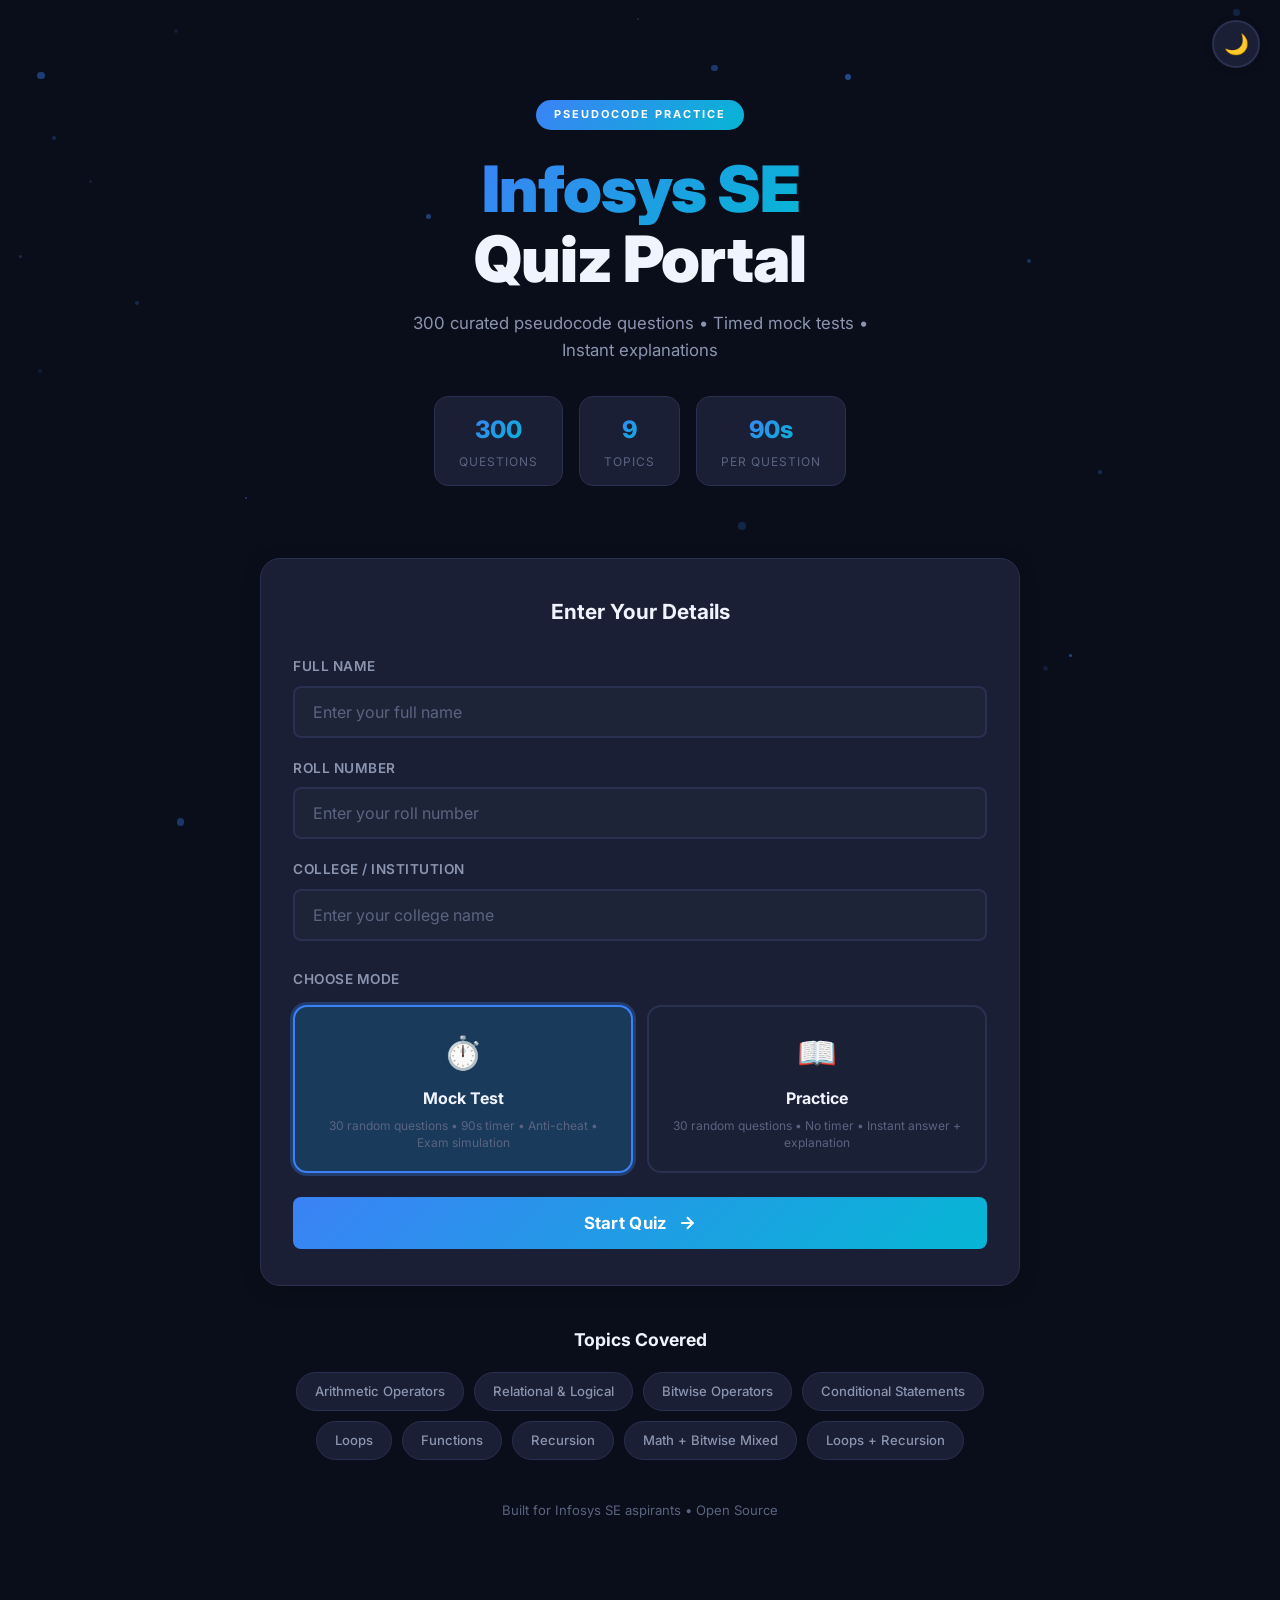
==== instructions.html @ 02fd420a "feat: complete Infosys SE pseudocode quiz portal with 300 questions and GitHub Pages deploy" ====
<!DOCTYPE html>
<html lang="en" data-theme="dark">
<head>
    <meta charset="UTF-8">
    <meta name="viewport" content="width=device-width, initial-scale=1.0">
    <title>Instructions — Infosys SE Quiz Portal</title>
    <link rel="preconnect" href="https://fonts.googleapis.com">
    <link href="https://fonts.googleapis.com/css2?family=Inter:wght@400;500;600;700;800;900&family=JetBrains+Mono:wght@400;500;600&display=swap" rel="stylesheet">
    <link rel="stylesheet" href="css/style.css">
</head>
<body>
    <button class="theme-toggle" id="themeToggle" aria-label="Toggle theme">
        <span class="theme-icon">🌙</span>
    </button>
    <div class="particles" id="particles"></div>

    <main class="instructions-container">
        <div class="instructions-card">
            <div class="instructions-header">
                <div class="instructions-icon">📋</div>
                <h1 class="instructions-title" id="instructionsTitle">Mock Test Instructions</h1>
                <p class="student-info" id="studentInfo"></p>
            </div>

            <!-- Mock Test Instructions -->
            <div class="instructions-body" id="mockInstructions">
                <div class="rule-group">
                    <h3 class="rule-title">📝 Test Format</h3>
                    <ul class="rules-list">
                        <li>The test contains <strong>30 pseudocode questions</strong> randomly selected from a pool of 300.</li>
                        <li>Each question has <strong>4 options</strong> with only <strong>one correct answer</strong>.</li>
                        <li>Questions cover: Operators, Bitwise, Conditionals, Loops, Functions, Recursion.</li>
                    </ul>
                </div>

                <div class="rule-group">
                    <h3 class="rule-title">⏱️ Time Limits</h3>
                    <ul class="rules-list">
                        <li>You have <strong>90 seconds (1.5 minutes)</strong> per question.</li>
                        <li>Total test time: <strong>45 minutes maximum</strong>.</li>
                        <li>If the per-question timer expires, the question is <strong>auto-skipped</strong> as unanswered.</li>
                        <li>If total time expires, the test is <strong>auto-submitted</strong>.</li>
                    </ul>
                </div>

                <div class="rule-group">
                    <h3 class="rule-title">🧭 Navigation</h3>
                    <ul class="rules-list">
                        <li>Navigation is <strong>one-way only</strong> — you cannot go back to previous questions.</li>
                        <li>Click <strong>"Next"</strong> to move forward. Click <strong>"Submit Test"</strong> on the last question.</li>
                        <li>You can skip a question by clicking Next without selecting an option.</li>
                    </ul>
                </div>

                <div class="rule-group">
                    <h3 class="rule-title">📊 Scoring</h3>
                    <ul class="rules-list">
                        <li><strong>+1 mark</strong> for each correct answer.</li>
                        <li><strong>No negative marking</strong> for wrong or unanswered questions.</li>
                        <li>Results with full answer review are shown <strong>immediately after submission</strong>.</li>
                    </ul>
                </div>

                <div class="rule-group warning-group">
                    <h3 class="rule-title">🔒 Anti-Cheat Rules</h3>
                    <ul class="rules-list">
                        <li>The test runs in <strong>full-screen mode</strong>. Exiting fullscreen triggers a warning.</li>
                        <li><strong>Tab switching</strong> is monitored and logged.</li>
                        <li><strong>Right-click</strong> and <strong>copy-paste</strong> are disabled during the test.</li>
                        <li>The test <strong>cannot be paused</strong> — complete it in one sitting.</li>
                    </ul>
                </div>
            </div>

            <!-- Practice Mode Instructions -->
            <div class="instructions-body" id="practiceInstructions" style="display:none;">
                <div class="rule-group">
                    <h3 class="rule-title">📝 Practice Format</h3>
                    <ul class="rules-list">
                        <li><strong>30 pseudocode questions</strong> randomly selected from a pool of 300.</li>
                        <li>Each question has <strong>4 options</strong> with only <strong>one correct answer</strong>.</li>
                        <li><strong>No timer</strong> — take as long as you need on each question.</li>
                    </ul>
                </div>

                <div class="rule-group">
                    <h3 class="rule-title">💡 Instant Feedback</h3>
                    <ul class="rules-list">
                        <li>After selecting an option, you'll <strong>immediately see</strong> if your answer is correct or wrong.</li>
                        <li>The <strong>correct answer</strong> and a <strong>detailed explanation</strong> will be shown.</li>
                        <li>You can <strong>change your answer</strong> before clicking "Next Question".</li>
                        <li>The explanation stays visible until you navigate to the next question.</li>
                    </ul>
                </div>

                <div class="rule-group">
                    <h3 class="rule-title">📊 At the End</h3>
                    <ul class="rules-list">
                        <li>Your <strong>total score</strong> and <strong>topic-wise performance</strong> are shown.</li>
                        <li>Full review of all questions with explanations is available.</li>
                    </ul>
                </div>
            </div>

            <div class="instructions-footer">
                <div class="ready-check">
                    <label class="checkbox-label">
                        <input type="checkbox" id="readyCheck">
                        <span class="checkmark"></span>
                        <span>I have read and understood the instructions</span>
                    </label>
                </div>
                <button class="btn-start btn-begin" id="beginBtn" disabled>
                    <span id="beginBtnText">Begin Test</span>
                    <svg width="20" height="20" viewBox="0 0 24 24" fill="none" stroke="currentColor" stroke-width="2.5">
                        <path d="M5 12h14M12 5l7 7-7 7"/>
                    </svg>
                </button>
            </div>
        </div>
    </main>

    <script src="js/instructions.js"></script>
</body>
</html>
---- css/style.css ----
/* ============================================================
   INFOSYS SE PSEUDOCODE QUIZ PORTAL — MASTER STYLESHEET
   Theme: Dark/Light toggle with Infosys-inspired blue accents
   ============================================================ */

/* ---------- CSS Variables (Theme Tokens) ---------- */
:root {
    --font-main: 'Inter', -apple-system, BlinkMacSystemFont, sans-serif;
    --font-mono: 'JetBrains Mono', 'Fira Code', 'Consolas', monospace;
    --radius-sm: 8px;
    --radius-md: 14px;
    --radius-lg: 20px;
    --radius-xl: 28px;
    --shadow-sm: 0 2px 8px rgba(0,0,0,0.1);
    --shadow-md: 0 4px 20px rgba(0,0,0,0.15);
    --shadow-lg: 0 8px 40px rgba(0,0,0,0.2);
    --transition: 0.3s cubic-bezier(0.4, 0, 0.2, 1);
    --max-width: 800px;
}

/* Dark Theme (default) */
[data-theme="dark"] {
    --bg-primary: #0a0e1a;
    --bg-secondary: #111827;
    --bg-card: #1a1f35;
    --bg-card-hover: #222840;
    --bg-code: #0d1117;
    --bg-input: #1e2438;
    --bg-option: #1a2035;
    --bg-option-hover: #252d45;
    --bg-option-selected: #1a3a5c;
    --bg-correct: #0d2818;
    --bg-wrong: #2d0f0f;
    --bg-explanation: #0f1a2e;
    --bg-modal: rgba(0,0,0,0.7);
    --text-primary: #f0f4ff;
    --text-secondary: #8b95b0;
    --text-muted: #5a6480;
    --text-code: #e6edf8;
    --border-color: #2a3050;
    --border-focus: #3b82f6;
    --accent-primary: #3b82f6;
    --accent-secondary: #06b6d4;
    --accent-gradient: linear-gradient(135deg, #3b82f6, #06b6d4);
    --accent-glow: rgba(59, 130, 246, 0.3);
    --success: #22c55e;
    --success-bg: #0d2818;
    --danger: #ef4444;
    --danger-bg: #2d0f0f;
    --warning: #f59e0b;
    --warning-bg: #2d2206;
    --particle-color: rgba(59, 130, 246, 0.08);
}

/* Light Theme */
[data-theme="light"] {
    --bg-primary: #f0f4ff;
    --bg-secondary: #e8edf8;
    --bg-card: #ffffff;
    --bg-card-hover: #f5f7fc;
    --bg-code: #1e293b;
    --bg-input: #f1f5f9;
    --bg-option: #f8fafc;
    --bg-option-hover: #e8f0fe;
    --bg-option-selected: #dbeafe;
    --bg-correct: #dcfce7;
    --bg-wrong: #fef2f2;
    --bg-explanation: #eff6ff;
    --bg-modal: rgba(0,0,0,0.4);
    --text-primary: #0f172a;
    --text-secondary: #475569;
    --text-muted: #94a3b8;
    --text-code: #e6edf8;
    --border-color: #cbd5e1;
    --border-focus: #3b82f6;
    --accent-primary: #2563eb;
    --accent-secondary: #0891b2;
    --accent-gradient: linear-gradient(135deg, #2563eb, #0891b2);
    --accent-glow: rgba(37, 99, 235, 0.2);
    --success: #16a34a;
    --success-bg: #dcfce7;
    --danger: #dc2626;
    --danger-bg: #fef2f2;
    --warning: #d97706;
    --warning-bg: #fef3c7;
    --particle-color: rgba(37, 99, 235, 0.06);
}

/* ---------- Reset & Base ---------- */
*, *::before, *::after {
    margin: 0;
    padding: 0;
    box-sizing: border-box;
}

html {
    scroll-behavior: smooth;
}

body {
    font-family: var(--font-main);
    background: var(--bg-primary);
    color: var(--text-primary);
    line-height: 1.6;
    min-height: 100vh;
    transition: background var(--transition), color var(--transition);
    -webkit-font-smoothing: antialiased;
}

/* ---------- Theme Toggle ---------- */
.theme-toggle {
    position: fixed;
    top: 20px;
    right: 20px;
    z-index: 1000;
    width: 48px;
    height: 48px;
    border-radius: 50%;
    border: 2px solid var(--border-color);
    background: var(--bg-card);
    cursor: pointer;
    display: flex;
    align-items: center;
    justify-content: center;
    transition: all var(--transition);
    box-shadow: var(--shadow-sm);
}

.theme-toggle:hover {
    transform: scale(1.1);
    border-color: var(--accent-primary);
    box-shadow: 0 0 20px var(--accent-glow);
}

.theme-icon {
    font-size: 20px;
    transition: transform 0.5s ease;
}

.theme-toggle:hover .theme-icon {
    transform: rotate(30deg);
}

/* ---------- Particles Background ---------- */
.particles {
    position: fixed;
    top: 0;
    left: 0;
    width: 100%;
    height: 100%;
    pointer-events: none;
    z-index: 0;
    overflow: hidden;
}

.particle {
    position: absolute;
    width: 4px;
    height: 4px;
    background: var(--accent-primary);
    border-radius: 50%;
    opacity: 0;
    animation: particleFloat 8s infinite;
}

@keyframes particleFloat {
    0% { opacity: 0; transform: translateY(100vh) scale(0); }
    20% { opacity: 0.6; }
    80% { opacity: 0.3; }
    100% { opacity: 0; transform: translateY(-10vh) scale(1.5); }
}

/* ---------- Landing Page ---------- */
.landing-container {
    max-width: var(--max-width);
    margin: 0 auto;
    padding: 40px 20px 60px;
    position: relative;
    z-index: 1;
}

/* Hero */
.hero {
    text-align: center;
    padding: 60px 0 40px;
}

.hero-badge {
    display: inline-block;
    padding: 6px 18px;
    background: var(--accent-gradient);
    color: #fff;
    font-size: 11px;
    font-weight: 700;
    letter-spacing: 2px;
    border-radius: 100px;
    margin-bottom: 24px;
    text-transform: uppercase;
}

.hero-title {
    font-size: clamp(2.5rem, 6vw, 4rem);
    font-weight: 900;
    line-height: 1.1;
    margin-bottom: 16px;
    letter-spacing: -1px;
}

.gradient-text {
    background: var(--accent-gradient);
    -webkit-background-clip: text;
    -webkit-text-fill-color: transparent;
    background-clip: text;
}

.hero-subtitle {
    font-size: 1.05rem;
    color: var(--text-secondary);
    max-width: 500px;
    margin: 0 auto 32px;
}

.stats-row {
    display: flex;
    justify-content: center;
    gap: 16px;
    flex-wrap: wrap;
}

.stat-chip {
    display: flex;
    flex-direction: column;
    align-items: center;
    padding: 14px 24px;
    background: var(--bg-card);
    border: 1px solid var(--border-color);
    border-radius: var(--radius-md);
    min-width: 100px;
    transition: all var(--transition);
}

.stat-chip:hover {
    border-color: var(--accent-primary);
    transform: translateY(-2px);
    box-shadow: 0 4px 20px var(--accent-glow);
}

.stat-number {
    font-size: 1.5rem;
    font-weight: 800;
    background: var(--accent-gradient);
    -webkit-background-clip: text;
    -webkit-text-fill-color: transparent;
    background-clip: text;
}

.stat-label {
    font-size: 0.75rem;
    color: var(--text-muted);
    text-transform: uppercase;
    letter-spacing: 1px;
    margin-top: 2px;
}

/* Register Card */
.register-card {
    background: var(--bg-card);
    border: 1px solid var(--border-color);
    border-radius: var(--radius-lg);
    padding: 36px 32px;
    margin-top: 32px;
    box-shadow: var(--shadow-md);
    transition: all var(--transition);
}

.card-title {
    font-size: 1.3rem;
    font-weight: 700;
    margin-bottom: 28px;
    text-align: center;
}

.input-group {
    margin-bottom: 20px;
}

.input-group label {
    display: block;
    font-size: 0.85rem;
    font-weight: 600;
    color: var(--text-secondary);
    margin-bottom: 8px;
    text-transform: uppercase;
    letter-spacing: 0.5px;
}

.input-group input {
    width: 100%;
    padding: 14px 18px;
    background: var(--bg-input);
    border: 2px solid var(--border-color);
    border-radius: var(--radius-sm);
    color: var(--text-primary);
    font-family: var(--font-main);
    font-size: 1rem;
    transition: all var(--transition);
    outline: none;
}

.input-group input:focus {
    border-color: var(--accent-primary);
    box-shadow: 0 0 0 4px var(--accent-glow);
}

.input-group input::placeholder {
    color: var(--text-muted);
}

/* Mode Selection */
.mode-selection {
    margin: 28px 0 24px;
}

.mode-title {
    font-size: 0.85rem;
    font-weight: 600;
    color: var(--text-secondary);
    text-transform: uppercase;
    letter-spacing: 0.5px;
    margin-bottom: 14px;
}

.mode-cards {
    display: grid;
    grid-template-columns: 1fr 1fr;
    gap: 14px;
}

.mode-card {
    position: relative;
    padding: 20px 18px;
    background: var(--bg-option);
    border: 2px solid var(--border-color);
    border-radius: var(--radius-md);
    cursor: pointer;
    transition: all var(--transition);
    text-align: center;
}

.mode-card input[type="radio"] {
    position: absolute;
    opacity: 0;
    width: 0;
    height: 0;
}

.mode-card:hover {
    background: var(--bg-option-hover);
    border-color: var(--accent-primary);
}

.mode-card.selected {
    background: var(--bg-option-selected);
    border-color: var(--accent-primary);
    box-shadow: 0 0 0 3px var(--accent-glow);
}

.mode-icon {
    font-size: 2rem;
    margin-bottom: 8px;
}

.mode-name {
    font-size: 1rem;
    font-weight: 700;
    margin-bottom: 6px;
}

.mode-desc {
    font-size: 0.75rem;
    color: var(--text-muted);
    line-height: 1.4;
}

/* Start Button */
.btn-start {
    width: 100%;
    padding: 16px 24px;
    background: var(--accent-gradient);
    color: #fff;
    border: none;
    border-radius: var(--radius-sm);
    font-family: var(--font-main);
    font-size: 1.05rem;
    font-weight: 700;
    cursor: pointer;
    display: flex;
    align-items: center;
    justify-content: center;
    gap: 10px;
    transition: all var(--transition);
    margin-top: 8px;
    letter-spacing: 0.3px;
}

.btn-start:hover {
    transform: translateY(-2px);
    box-shadow: 0 8px 30px var(--accent-glow);
}

.btn-start:active {
    transform: translateY(0);
}

.btn-start:disabled {
    opacity: 0.5;
    cursor: not-allowed;
    transform: none;
    box-shadow: none;
}

/* Past Attempts */
.past-attempts {
    margin-top: 32px;
}

.section-title {
    font-size: 1.1rem;
    font-weight: 700;
    margin-bottom: 18px;
    text-align: center;
}

.attempts-list {
    display: flex;
    flex-direction: column;
    gap: 10px;
}

.attempt-item {
    display: flex;
    align-items: center;
    justify-content: space-between;
    padding: 14px 18px;
    background: var(--bg-card);
    border: 1px solid var(--border-color);
    border-radius: var(--radius-sm);
    transition: all var(--transition);
}

.attempt-item:hover {
    border-color: var(--accent-primary);
}

.attempt-score {
    font-weight: 700;
    font-size: 1.1rem;
}

.attempt-date {
    font-size: 0.8rem;
    color: var(--text-muted);
}

.attempt-mode {
    font-size: 0.7rem;
    padding: 3px 10px;
    border-radius: 100px;
    font-weight: 600;
    text-transform: uppercase;
    letter-spacing: 0.5px;
}

.attempt-mode.mock { background: var(--accent-primary); color: #fff; }
.attempt-mode.practice { background: var(--success); color: #fff; }

/* Topics Grid */
.topics-section {
    margin-top: 40px;
}

.topics-grid {
    display: flex;
    flex-wrap: wrap;
    gap: 10px;
    justify-content: center;
}

.topic-chip {
    padding: 8px 18px;
    background: var(--bg-card);
    border: 1px solid var(--border-color);
    border-radius: 100px;
    font-size: 0.82rem;
    color: var(--text-secondary);
    font-weight: 500;
    transition: all var(--transition);
}

.topic-chip:hover {
    border-color: var(--accent-primary);
    color: var(--accent-primary);
    transform: translateY(-1px);
}

/* Footer */
.footer {
    text-align: center;
    padding: 40px 0 20px;
    color: var(--text-muted);
    font-size: 0.82rem;
}

/* ============================================================
   INSTRUCTIONS PAGE
   ============================================================ */
.instructions-container {
    max-width: 700px;
    margin: 0 auto;
    padding: 40px 20px 60px;
    position: relative;
    z-index: 1;
}

.instructions-card {
    background: var(--bg-card);
    border: 1px solid var(--border-color);
    border-radius: var(--radius-lg);
    overflow: hidden;
    box-shadow: var(--shadow-lg);
}

.instructions-header {
    text-align: center;
    padding: 36px 32px 24px;
    border-bottom: 1px solid var(--border-color);
}

.instructions-icon {
    font-size: 3rem;
    margin-bottom: 12px;
}

.instructions-title {
    font-size: 1.6rem;
    font-weight: 800;
}

.student-info {
    color: var(--text-muted);
    font-size: 0.9rem;
    margin-top: 8px;
}

.instructions-body {
    padding: 28px 32px;
}

.rule-group {
    margin-bottom: 24px;
}

.rule-group:last-child {
    margin-bottom: 0;
}

.rule-title {
    font-size: 1rem;
    font-weight: 700;
    margin-bottom: 10px;
    color: var(--text-primary);
}

.rules-list {
    list-style: none;
    padding: 0;
}

.rules-list li {
    position: relative;
    padding: 6px 0 6px 24px;
    font-size: 0.9rem;
    color: var(--text-secondary);
    line-height: 1.6;
}

.rules-list li::before {
    content: '›';
    position: absolute;
    left: 6px;
    color: var(--accent-primary);
    font-weight: 700;
    font-size: 1.1rem;
}

.rules-list li strong {
    color: var(--text-primary);
}

.warning-group {
    background: var(--danger-bg);
    border: 1px solid var(--danger);
    border-radius: var(--radius-sm);
    padding: 18px 20px;
}

.warning-group .rule-title {
    color: var(--danger);
}

.instructions-footer {
    padding: 24px 32px 32px;
    border-top: 1px solid var(--border-color);
}

.ready-check {
    margin-bottom: 18px;
}

.checkbox-label {
    display: flex;
    align-items: center;
    gap: 12px;
    cursor: pointer;
    font-size: 0.92rem;
    color: var(--text-secondary);
    user-select: none;
}

.checkbox-label input[type="checkbox"] {
    display: none;
}

.checkmark {
    width: 22px;
    height: 22px;
    min-width: 22px;
    border: 2px solid var(--border-color);
    border-radius: 6px;
    transition: all var(--transition);
    position: relative;
}

.checkbox-label input:checked ~ .checkmark {
    background: var(--accent-primary);
    border-color: var(--accent-primary);
}

.checkbox-label input:checked ~ .checkmark::after {
    content: '✓';
    position: absolute;
    top: 50%;
    left: 50%;
    transform: translate(-50%, -50%);
    color: #fff;
    font-size: 14px;
    font-weight: 700;
}

.btn-begin {
    margin-top: 0;
}

/* ============================================================
   QUIZ PAGE
   ============================================================ */
.quiz-body {
    overflow-x: hidden;
}

/* Quiz Header */
.quiz-header {
    display: flex;
    align-items: center;
    justify-content: space-between;
    padding: 12px 24px;
    background: var(--bg-card);
    border-bottom: 1px solid var(--border-color);
    position: sticky;
    top: 0;
    z-index: 100;
    backdrop-filter: blur(12px);
}

.header-left {
    display: flex;
    align-items: center;
    gap: 12px;
}

.student-name-display {
    font-weight: 600;
    font-size: 0.9rem;
    max-width: 150px;
    overflow: hidden;
    text-overflow: ellipsis;
    white-space: nowrap;
}

.mode-badge {
    padding: 3px 12px;
    font-size: 0.65rem;
    font-weight: 700;
    border-radius: 100px;
    letter-spacing: 1px;
    background: var(--accent-primary);
    color: #fff;
}

.mode-badge.practice {
    background: var(--success);
}

.header-center {
    text-align: center;
}

.question-counter {
    font-size: 1rem;
    font-weight: 700;
    letter-spacing: 0.5px;
}

.header-right {
    display: flex;
    align-items: center;
    gap: 16px;
}

.timer-display {
    display: flex;
    align-items: center;
    gap: 6px;
    padding: 6px 14px;
    background: var(--bg-primary);
    border-radius: var(--radius-sm);
    font-family: var(--font-mono);
    font-size: 1.1rem;
    font-weight: 600;
}

.timer-display.warning {
    color: var(--warning);
    animation: timerPulse 1s infinite;
}

.timer-display.danger {
    color: var(--danger);
    animation: timerPulse 0.5s infinite;
}

@keyframes timerPulse {
    0%, 100% { opacity: 1; }
    50% { opacity: 0.5; }
}

.timer-icon {
    font-size: 0.9rem;
}

.total-timer {
    display: flex;
    align-items: center;
    gap: 6px;
    font-size: 0.82rem;
    color: var(--text-muted);
}

.total-timer-label {
    font-weight: 500;
}

.total-timer-value {
    font-family: var(--font-mono);
    font-weight: 600;
    color: var(--text-secondary);
}

/* Progress Bar */
.progress-container {
    height: 3px;
    background: var(--bg-secondary);
    width: 100%;
}

.progress-bar {
    height: 100%;
    background: var(--accent-gradient);
    width: 0%;
    transition: width 0.5s ease;
}

/* Quiz Container */
.quiz-container {
    max-width: var(--max-width);
    margin: 0 auto;
    padding: 24px 20px 100px;
}

/* Question Card */
.question-card {
    background: var(--bg-card);
    border: 1px solid var(--border-color);
    border-radius: var(--radius-lg);
    padding: 28px;
    margin-bottom: 20px;
    box-shadow: var(--shadow-md);
    animation: cardSlideIn 0.4s ease;
}

@keyframes cardSlideIn {
    from { opacity: 0; transform: translateX(30px); }
    to { opacity: 1; transform: translateX(0); }
}

.question-text {
    font-size: 1.05rem;
    font-weight: 600;
    margin-bottom: 20px;
    line-height: 1.6;
}

/* Code Block */
.code-block {
    background: var(--bg-code);
    border-radius: var(--radius-md);
    overflow: hidden;
    margin-bottom: 24px;
    border: 1px solid rgba(255,255,255,0.08);
}

.code-header {
    display: flex;
    align-items: center;
    justify-content: space-between;
    padding: 8px 16px;
    background: rgba(255,255,255,0.04);
    border-bottom: 1px solid rgba(255,255,255,0.06);
}

.code-lang {
    font-size: 0.7rem;
    font-weight: 700;
    letter-spacing: 1px;
    color: var(--accent-secondary);
    text-transform: uppercase;
}

.code-qid {
    font-size: 0.7rem;
    color: rgba(255,255,255,0.3);
}

.code-content {
    padding: 20px;
    font-family: var(--font-mono);
    font-size: 0.88rem;
    line-height: 1.7;
    color: var(--text-code);
    overflow-x: auto;
    white-space: pre;
    tab-size: 4;
}

/* Options */
.options-container {
    display: flex;
    flex-direction: column;
    gap: 10px;
}

.option-btn {
    display: flex;
    align-items: center;
    gap: 14px;
    padding: 16px 20px;
    background: var(--bg-option);
    border: 2px solid var(--border-color);
    border-radius: var(--radius-sm);
    cursor: pointer;
    transition: all var(--transition);
    text-align: left;
    font-family: var(--font-main);
    font-size: 0.95rem;
    color: var(--text-primary);
    width: 100%;
}

.option-btn:hover:not(.disabled) {
    background: var(--bg-option-hover);
    border-color: var(--accent-primary);
    transform: translateX(4px);
}

.option-btn.selected {
    background: var(--bg-option-selected);
    border-color: var(--accent-primary);
    box-shadow: 0 0 0 3px var(--accent-glow);
}

.option-btn.correct {
    background: var(--bg-correct);
    border-color: var(--success);
}

.option-btn.wrong {
    background: var(--bg-wrong);
    border-color: var(--danger);
}

.option-btn.disabled {
    cursor: default;
}

.option-label {
    width: 32px;
    height: 32px;
    min-width: 32px;
    display: flex;
    align-items: center;
    justify-content: center;
    border-radius: 8px;
    background: var(--bg-primary);
    font-weight: 700;
    font-size: 0.85rem;
    color: var(--text-secondary);
    transition: all var(--transition);
}

.option-btn.selected .option-label {
    background: var(--accent-primary);
    color: #fff;
}

.option-btn.correct .option-label {
    background: var(--success);
    color: #fff;
}

.option-btn.wrong .option-label {
    background: var(--danger);
    color: #fff;
}

.option-text {
    flex: 1;
    font-family: var(--font-mono);
    font-size: 0.9rem;
}

.option-result-icon {
    font-size: 1.2rem;
    margin-left: auto;
}

/* Explanation Panel (Practice Mode) */
.explanation-panel {
    margin-top: 20px;
    border-radius: var(--radius-md);
    overflow: hidden;
    animation: slideDown 0.3s ease;
    border: 1px solid var(--border-color);
}

@keyframes slideDown {
    from { opacity: 0; max-height: 0; transform: translateY(-10px); }
    to { opacity: 1; max-height: 500px; transform: translateY(0); }
}

.explanation-header {
    display: flex;
    align-items: center;
    gap: 10px;
    padding: 14px 20px;
    font-weight: 700;
    font-size: 0.95rem;
}

.explanation-header.correct {
    background: var(--success-bg);
    color: var(--success);
    border-bottom: 1px solid var(--success);
}

.explanation-header.wrong {
    background: var(--danger-bg);
    color: var(--danger);
    border-bottom: 1px solid var(--danger);
}

.explanation-icon {
    font-size: 1.2rem;
}

.explanation-body {
    padding: 18px 20px;
    background: var(--bg-explanation);
    font-size: 0.9rem;
    color: var(--text-secondary);
    line-height: 1.7;
}

.explanation-body strong {
    color: var(--text-primary);
}

.explanation-detail {
    margin-top: 10px;
    padding-top: 10px;
    border-top: 1px solid var(--border-color);
}

/* Quiz Navigation */
.quiz-nav {
    display: flex;
    align-items: center;
    justify-content: space-between;
    padding: 16px 24px;
    background: var(--bg-card);
    border: 1px solid var(--border-color);
    border-radius: var(--radius-md);
    position: fixed;
    bottom: 20px;
    left: 50%;
    transform: translateX(-50%);
    width: calc(100% - 40px);
    max-width: var(--max-width);
    z-index: 99;
    box-shadow: var(--shadow-lg);
}

.answered-count {
    font-size: 0.85rem;
    color: var(--text-muted);
    font-weight: 500;
}

.nav-buttons {
    display: flex;
    gap: 10px;
}

.btn-next, .btn-skip {
    padding: 10px 22px;
    border-radius: var(--radius-sm);
    font-family: var(--font-main);
    font-size: 0.9rem;
    font-weight: 600;
    cursor: pointer;
    display: flex;
    align-items: center;
    gap: 8px;
    transition: all var(--transition);
    border: none;
}

.btn-next {
    background: var(--accent-gradient);
    color: #fff;
}

.btn-next:hover {
    transform: translateY(-1px);
    box-shadow: 0 4px 16px var(--accent-glow);
}

.btn-skip {
    background: transparent;
    color: var(--text-muted);
    border: 1px solid var(--border-color);
}

.btn-skip:hover {
    border-color: var(--text-secondary);
    color: var(--text-secondary);
}

.btn-submit-quiz {
    padding: 10px 24px;
    background: var(--success);
    color: #fff;
    border: none;
    border-radius: var(--radius-sm);
    font-family: var(--font-main);
    font-size: 0.9rem;
    font-weight: 700;
    cursor: pointer;
    transition: all var(--transition);
}

.btn-submit-quiz:hover {
    transform: translateY(-1px);
    box-shadow: 0 4px 16px rgba(34, 197, 94, 0.3);
}

/* Fullscreen Warning */
.fullscreen-warning {
    position: fixed;
    top: 0;
    left: 0;
    width: 100%;
    height: 100%;
    background: var(--bg-modal);
    z-index: 9999;
    display: flex;
    align-items: center;
    justify-content: center;
    backdrop-filter: blur(8px);
}

.warning-content {
    background: var(--bg-card);
    border: 1px solid var(--border-color);
    border-radius: var(--radius-lg);
    padding: 40px;
    text-align: center;
    max-width: 420px;
}

.warning-icon {
    font-size: 3rem;
    margin-bottom: 16px;
}

.warning-content h2 {
    margin-bottom: 12px;
}

.warning-content p {
    color: var(--text-secondary);
    margin-bottom: 10px;
}

.tab-warn-count {
    color: var(--danger);
    font-weight: 700;
    font-size: 0.85rem;
}

/* Submit Modal */
.modal-overlay {
    position: fixed;
    top: 0;
    left: 0;
    width: 100%;
    height: 100%;
    background: var(--bg-modal);
    z-index: 9998;
    display: flex;
    align-items: center;
    justify-content: center;
    backdrop-filter: blur(6px);
}

.modal-card {
    background: var(--bg-card);
    border: 1px solid var(--border-color);
    border-radius: var(--radius-lg);
    padding: 36px;
    text-align: center;
    max-width: 400px;
    width: 90%;
    box-shadow: var(--shadow-lg);
    animation: modalSlide 0.3s ease;
}

@keyframes modalSlide {
    from { opacity: 0; transform: scale(0.95) translateY(10px); }
    to { opacity: 1; transform: scale(1) translateY(0); }
}

.modal-title {
    font-size: 1.3rem;
    font-weight: 800;
    margin-bottom: 20px;
}

.modal-stats {
    display: flex;
    justify-content: center;
    gap: 32px;
    margin-bottom: 20px;
}

.modal-stat {
    display: flex;
    flex-direction: column;
    align-items: center;
}

.modal-stat-num {
    font-size: 2rem;
    font-weight: 800;
    background: var(--accent-gradient);
    -webkit-background-clip: text;
    -webkit-text-fill-color: transparent;
    background-clip: text;
}

.modal-stat-label {
    font-size: 0.8rem;
    color: var(--text-muted);
    text-transform: uppercase;
    letter-spacing: 0.5px;
}

.modal-warning {
    font-size: 0.85rem;
    color: var(--text-muted);
    margin-bottom: 24px;
}

.modal-actions {
    display: flex;
    gap: 12px;
}

.btn-cancel {
    flex: 1;
    padding: 12px;
    background: transparent;
    border: 1px solid var(--border-color);
    border-radius: var(--radius-sm);
    color: var(--text-secondary);
    font-family: var(--font-main);
    font-size: 0.9rem;
    font-weight: 600;
    cursor: pointer;
    transition: all var(--transition);
}

.btn-cancel:hover {
    border-color: var(--text-secondary);
}

.btn-confirm-submit {
    flex: 1;
    padding: 12px;
    background: var(--success);
    border: none;
    border-radius: var(--radius-sm);
    color: #fff;
    font-family: var(--font-main);
    font-size: 0.9rem;
    font-weight: 700;
    cursor: pointer;
    transition: all var(--transition);
}

.btn-confirm-submit:hover {
    box-shadow: 0 4px 16px rgba(34, 197, 94, 0.3);
}

/* ============================================================
   RESULTS PAGE
   ============================================================ */
.results-container {
    max-width: var(--max-width);
    margin: 0 auto;
    padding: 40px 20px 60px;
    position: relative;
    z-index: 1;
}

/* Score Card */
.score-card {
    background: var(--bg-card);
    border: 1px solid var(--border-color);
    border-radius: var(--radius-lg);
    padding: 36px;
    text-align: center;
    box-shadow: var(--shadow-lg);
    animation: cardSlideIn 0.5s ease;
}

.score-header {
    margin-bottom: 28px;
}

.score-title {
    font-size: 1.8rem;
    font-weight: 900;
    margin-bottom: 8px;
}

.score-student {
    font-size: 1rem;
    color: var(--text-secondary);
    font-weight: 500;
}

.score-meta {
    font-size: 0.8rem;
    color: var(--text-muted);
    margin-top: 4px;
}

/* Score Circle */
.score-circle-wrap {
    display: flex;
    flex-direction: column;
    align-items: center;
    margin-bottom: 28px;
}

.score-circle {
    position: relative;
    width: 160px;
    height: 160px;
}

.score-circle svg {
    transform: rotate(-90deg);
    width: 100%;
    height: 100%;
}

.score-bg {
    fill: none;
    stroke: var(--border-color);
    stroke-width: 8;
}

.score-fill {
    fill: none;
    stroke: url(#scoreGradient);
    stroke-width: 8;
    stroke-linecap: round;
    stroke-dasharray: 326.73;
    stroke-dashoffset: 326.73;
    transition: stroke-dashoffset 1.5s ease;
}

.score-value {
    position: absolute;
    top: 50%;
    left: 50%;
    transform: translate(-50%, -50%);
    text-align: center;
}

.score-num {
    font-size: 2.8rem;
    font-weight: 900;
    background: var(--accent-gradient);
    -webkit-background-clip: text;
    -webkit-text-fill-color: transparent;
    background-clip: text;
    display: block;
    line-height: 1;
}

.score-total {
    font-size: 0.9rem;
    color: var(--text-muted);
}

.score-percent {
    font-size: 1.2rem;
    font-weight: 700;
    color: var(--text-secondary);
    margin-top: 8px;
}

/* Score Breakdown */
.score-breakdown {
    display: grid;
    grid-template-columns: repeat(4, 1fr);
    gap: 12px;
    margin-bottom: 24px;
}

.breakdown-item {
    display: flex;
    flex-direction: column;
    align-items: center;
    gap: 4px;
    padding: 14px 8px;
    background: var(--bg-primary);
    border-radius: var(--radius-sm);
}

.breakdown-icon {
    font-size: 1.3rem;
}

.breakdown-num {
    font-size: 1.4rem;
    font-weight: 800;
}

.breakdown-label {
    font-size: 0.7rem;
    color: var(--text-muted);
    text-transform: uppercase;
    letter-spacing: 0.5px;
}

.score-message {
    font-size: 1rem;
    font-weight: 600;
    padding: 12px 20px;
    border-radius: var(--radius-sm);
    margin-bottom: 12px;
}

.tab-violations {
    display: flex;
    align-items: center;
    justify-content: center;
    gap: 8px;
    padding: 10px;
    background: var(--warning-bg);
    border: 1px solid var(--warning);
    border-radius: var(--radius-sm);
    font-size: 0.85rem;
    color: var(--warning);
    font-weight: 600;
}

/* Topic Breakdown */
.topic-breakdown {
    margin-top: 32px;
}

.topic-bars {
    display: flex;
    flex-direction: column;
    gap: 12px;
}

.topic-bar-item {
    display: flex;
    align-items: center;
    gap: 14px;
    padding: 12px 16px;
    background: var(--bg-card);
    border: 1px solid var(--border-color);
    border-radius: var(--radius-sm);
}

.topic-bar-name {
    width: 140px;
    min-width: 140px;
    font-size: 0.82rem;
    font-weight: 600;
    color: var(--text-secondary);
}

.topic-bar-track {
    flex: 1;
    height: 8px;
    background: var(--bg-primary);
    border-radius: 100px;
    overflow: hidden;
}

.topic-bar-fill {
    height: 100%;
    background: var(--accent-gradient);
    border-radius: 100px;
    transition: width 1s ease;
}

.topic-bar-score {
    font-size: 0.82rem;
    font-weight: 700;
    min-width: 50px;
    text-align: right;
}

/* Review Section */
.review-section {
    margin-top: 32px;
}

.review-header {
    margin-bottom: 20px;
}

.review-filters {
    display: flex;
    gap: 8px;
    margin-top: 14px;
    flex-wrap: wrap;
}

.filter-btn {
    padding: 7px 16px;
    background: var(--bg-card);
    border: 1px solid var(--border-color);
    border-radius: 100px;
    color: var(--text-secondary);
    font-family: var(--font-main);
    font-size: 0.8rem;
    font-weight: 600;
    cursor: pointer;
    transition: all var(--transition);
}

.filter-btn:hover {
    border-color: var(--accent-primary);
}

.filter-btn.active {
    background: var(--accent-primary);
    color: #fff;
    border-color: var(--accent-primary);
}

/* Review Items */
.review-list {
    display: flex;
    flex-direction: column;
    gap: 14px;
}

.review-item {
    background: var(--bg-card);
    border: 1px solid var(--border-color);
    border-radius: var(--radius-md);
    overflow: hidden;
}

.review-item.correct { border-left: 4px solid var(--success); }
.review-item.wrong { border-left: 4px solid var(--danger); }
.review-item.skipped { border-left: 4px solid var(--warning); }

.review-item-header {
    display: flex;
    align-items: center;
    justify-content: space-between;
    padding: 14px 18px;
    cursor: pointer;
    transition: background var(--transition);
}

.review-item-header:hover {
    background: var(--bg-card-hover);
}

.review-q-num {
    font-weight: 700;
    font-size: 0.9rem;
}

.review-result-badge {
    font-size: 0.7rem;
    padding: 3px 10px;
    border-radius: 100px;
    font-weight: 700;
    text-transform: uppercase;
    letter-spacing: 0.5px;
}

.review-result-badge.correct { background: var(--success-bg); color: var(--success); }
.review-result-badge.wrong { background: var(--danger-bg); color: var(--danger); }
.review-result-badge.skipped { background: var(--warning-bg); color: var(--warning); }

.review-item-body {
    display: none;
    padding: 0 18px 18px;
}

.review-item.expanded .review-item-body {
    display: block;
}

.review-question-text {
    font-size: 0.9rem;
    font-weight: 600;
    margin-bottom: 12px;
}

.review-code {
    background: var(--bg-code);
    border-radius: var(--radius-sm);
    padding: 14px;
    margin-bottom: 14px;
    font-family: var(--font-mono);
    font-size: 0.82rem;
    line-height: 1.6;
    color: var(--text-code);
    white-space: pre;
    overflow-x: auto;
}

.review-options {
    display: flex;
    flex-direction: column;
    gap: 6px;
    margin-bottom: 14px;
}

.review-option {
    padding: 8px 14px;
    border-radius: 6px;
    font-size: 0.85rem;
    display: flex;
    align-items: center;
    gap: 10px;
}

.review-option.your-answer { background: var(--danger-bg); border: 1px solid var(--danger); }
.review-option.correct-answer { background: var(--success-bg); border: 1px solid var(--success); }
.review-option.your-correct { background: var(--success-bg); border: 1px solid var(--success); }
.review-option.neutral { background: var(--bg-primary); border: 1px solid var(--border-color); }

.review-explanation {
    padding: 14px;
    background: var(--bg-explanation);
    border-radius: var(--radius-sm);
    border: 1px solid var(--border-color);
    font-size: 0.85rem;
    color: var(--text-secondary);
    line-height: 1.6;
}

.review-explanation strong {
    color: var(--text-primary);
}

/* Results Actions */
.results-actions {
    display: flex;
    gap: 14px;
    margin-top: 32px;
    justify-content: center;
}

.btn-retry, .btn-home {
    padding: 14px 28px;
    border-radius: var(--radius-sm);
    font-family: var(--font-main);
    font-size: 0.95rem;
    font-weight: 700;
    cursor: pointer;
    display: flex;
    align-items: center;
    gap: 8px;
    transition: all var(--transition);
    text-decoration: none;
    border: none;
}

.btn-retry {
    background: var(--accent-gradient);
    color: #fff;
}

.btn-retry:hover {
    transform: translateY(-2px);
    box-shadow: 0 6px 24px var(--accent-glow);
}

.btn-home {
    background: var(--bg-card);
    color: var(--text-secondary);
    border: 1px solid var(--border-color);
}

.btn-home:hover {
    border-color: var(--accent-primary);
    color: var(--accent-primary);
}

/* ============================================================
   RESPONSIVE
   ============================================================ */
@media (max-width: 640px) {
    .hero-title { font-size: 2.2rem; }
    .stats-row { gap: 10px; }
    .stat-chip { padding: 10px 16px; min-width: 80px; }
    .mode-cards { grid-template-columns: 1fr; }
    .register-card { padding: 24px 20px; }
    .quiz-header { padding: 10px 14px; }
    .student-name-display { display: none; }
    .question-card { padding: 20px 16px; }
    .quiz-nav { padding: 12px 16px; }
    .score-breakdown { grid-template-columns: repeat(2, 1fr); }
    .results-actions { flex-direction: column; }
    .topic-bar-name { width: 100px; min-width: 100px; font-size: 0.75rem; }
    .header-right { gap: 8px; }
    .total-timer { display: none; }
    .review-filters { gap: 6px; }
    .filter-btn { padding: 5px 12px; font-size: 0.75rem; }
}
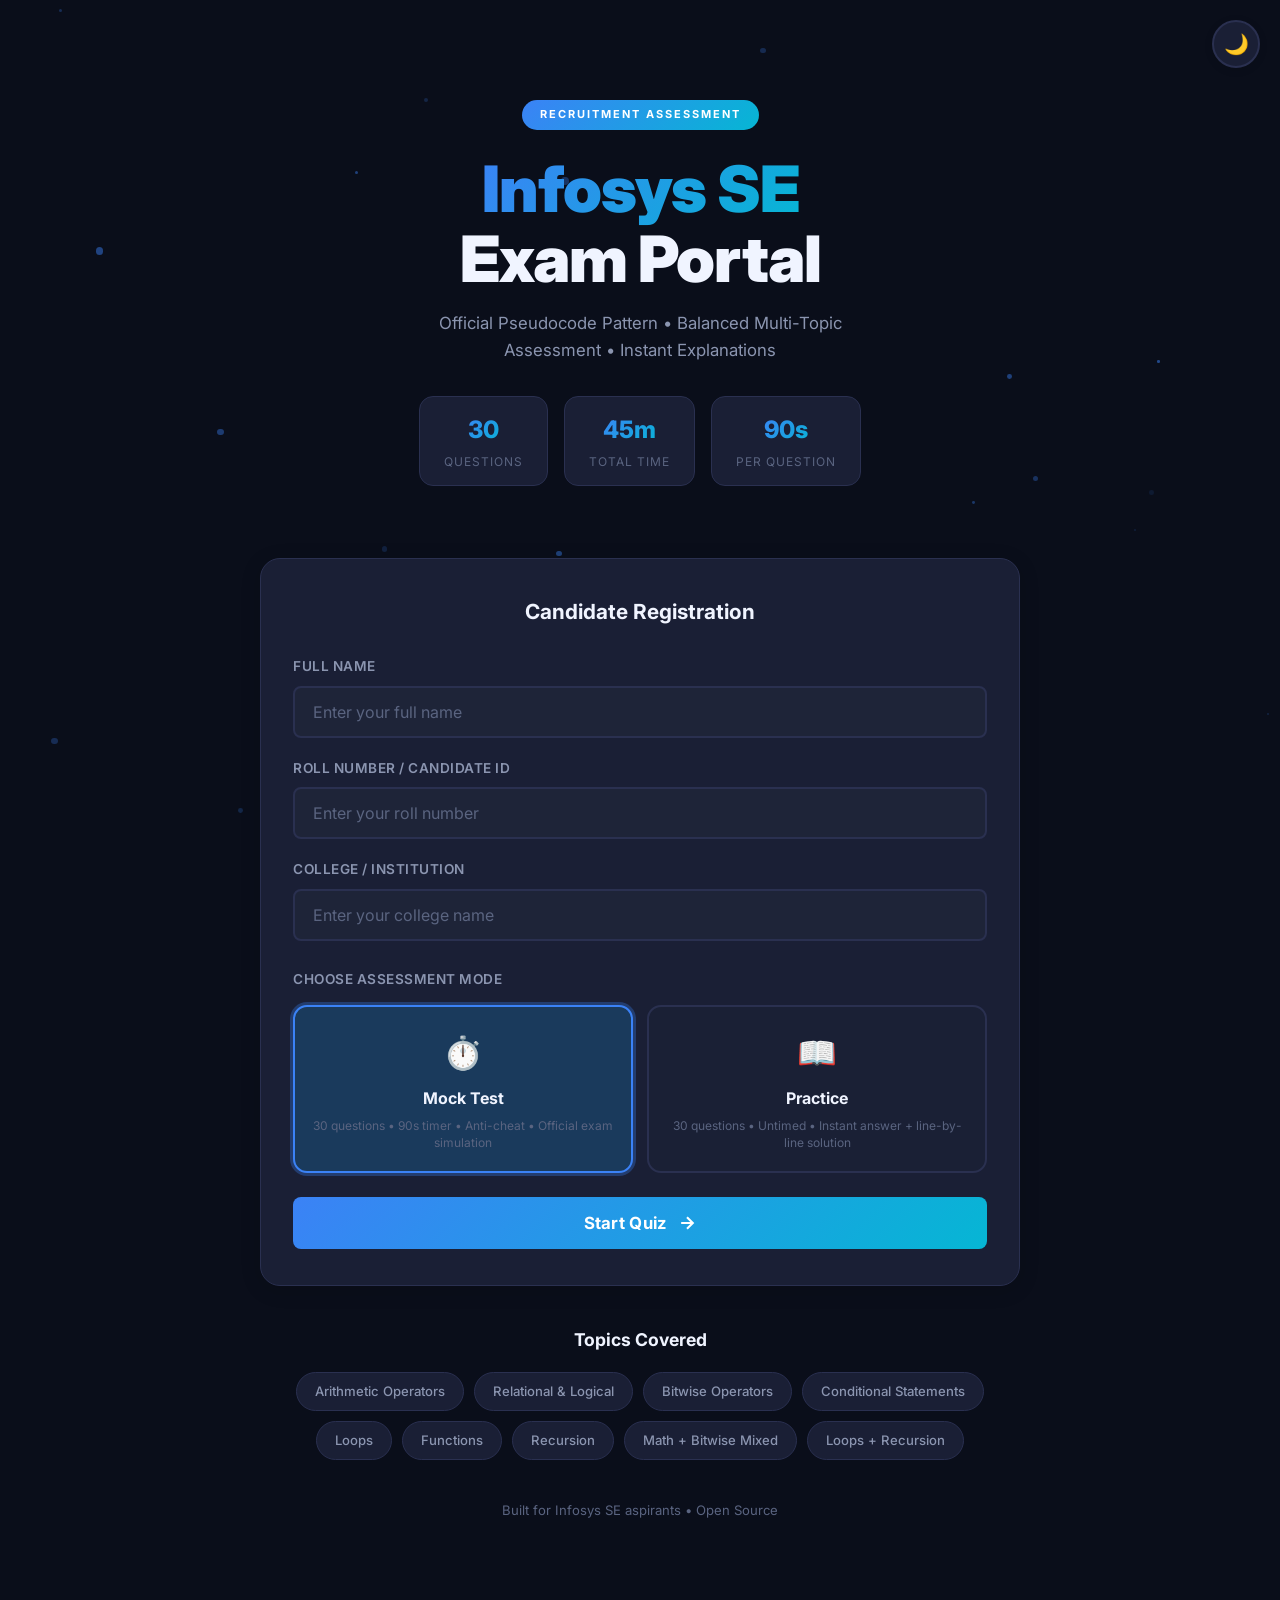
==== commit 4b9f9cca: "feat: hide question pool count and set badges, implement stratified balanced multi-topic exam bluepr" ====
--- a/instructions.html
+++ b/instructions.html
@@ -25,11 +25,11 @@
             <!-- Mock Test Instructions -->
             <div class="instructions-body" id="mockInstructions">
                 <div class="rule-group">
-                    <h3 class="rule-title">📝 Test Format</h3>
+                    <h3 class="rule-title">📝 Assessment Pattern</h3>
                     <ul class="rules-list">
-                        <li>The test contains <strong>30 pseudocode questions</strong> randomly selected from a pool of 300.</li>
+                        <li>The assessment contains <strong>30 pseudocode questions</strong> systematically selected across all core Infosys SE topics.</li>
                         <li>Each question has <strong>4 options</strong> with only <strong>one correct answer</strong>.</li>
-                        <li>Questions cover: Operators, Bitwise, Conditionals, Loops, Functions, Recursion.</li>
+                        <li>Topics evaluated: Arithmetic Operators, Relational & Logical, Bitwise, Conditionals, Loops, Functions, Recursion, and Hybrid problems.</li>
                     </ul>
                 </div>
 
@@ -47,7 +47,7 @@
                     <h3 class="rule-title">🧭 Navigation</h3>
                     <ul class="rules-list">
                         <li>Navigation is <strong>one-way only</strong> — you cannot go back to previous questions.</li>
-                        <li>Click <strong>"Next"</strong> to move forward. Click <strong>"Submit Test"</strong> on the last question.</li>
+                        <li>Click <strong>"Next Question"</strong> to advance. Click <strong>"Submit Test"</strong> on the last question.</li>
                         <li>You can skip a question by clicking Next without selecting an option.</li>
                     </ul>
                 </div>
@@ -57,7 +57,7 @@
                     <ul class="rules-list">
                         <li><strong>+1 mark</strong> for each correct answer.</li>
                         <li><strong>No negative marking</strong> for wrong or unanswered questions.</li>
-                        <li>Results with full answer review are shown <strong>immediately after submission</strong>.</li>
+                        <li>Results with full answer review and topic analytics are shown <strong>immediately after submission</strong>.</li>
                     </ul>
                 </div>
 
@@ -65,8 +65,8 @@
                     <h3 class="rule-title">🔒 Anti-Cheat Rules</h3>
                     <ul class="rules-list">
                         <li>The test runs in <strong>full-screen mode</strong>. Exiting fullscreen triggers a warning.</li>
-                        <li><strong>Tab switching</strong> is monitored and logged.</li>
-                        <li><strong>Right-click</strong> and <strong>copy-paste</strong> are disabled during the test.</li>
+                        <li><strong>Tab switching and window blur</strong> are strictly monitored and logged.</li>
+                        <li><strong>Right-click</strong>, <strong>copy-paste</strong>, and developer keys are disabled during the test.</li>
                         <li>The test <strong>cannot be paused</strong> — complete it in one sitting.</li>
                     </ul>
                 </div>
@@ -77,7 +77,7 @@
                 <div class="rule-group">
                     <h3 class="rule-title">📝 Practice Format</h3>
                     <ul class="rules-list">
-                        <li><strong>30 pseudocode questions</strong> randomly selected from a pool of 300.</li>
+                        <li><strong>30 pseudocode questions</strong> covering all core Infosys recruitment topics.</li>
                         <li>Each question has <strong>4 options</strong> with only <strong>one correct answer</strong>.</li>
                         <li><strong>No timer</strong> — take as long as you need on each question.</li>
                     </ul>
